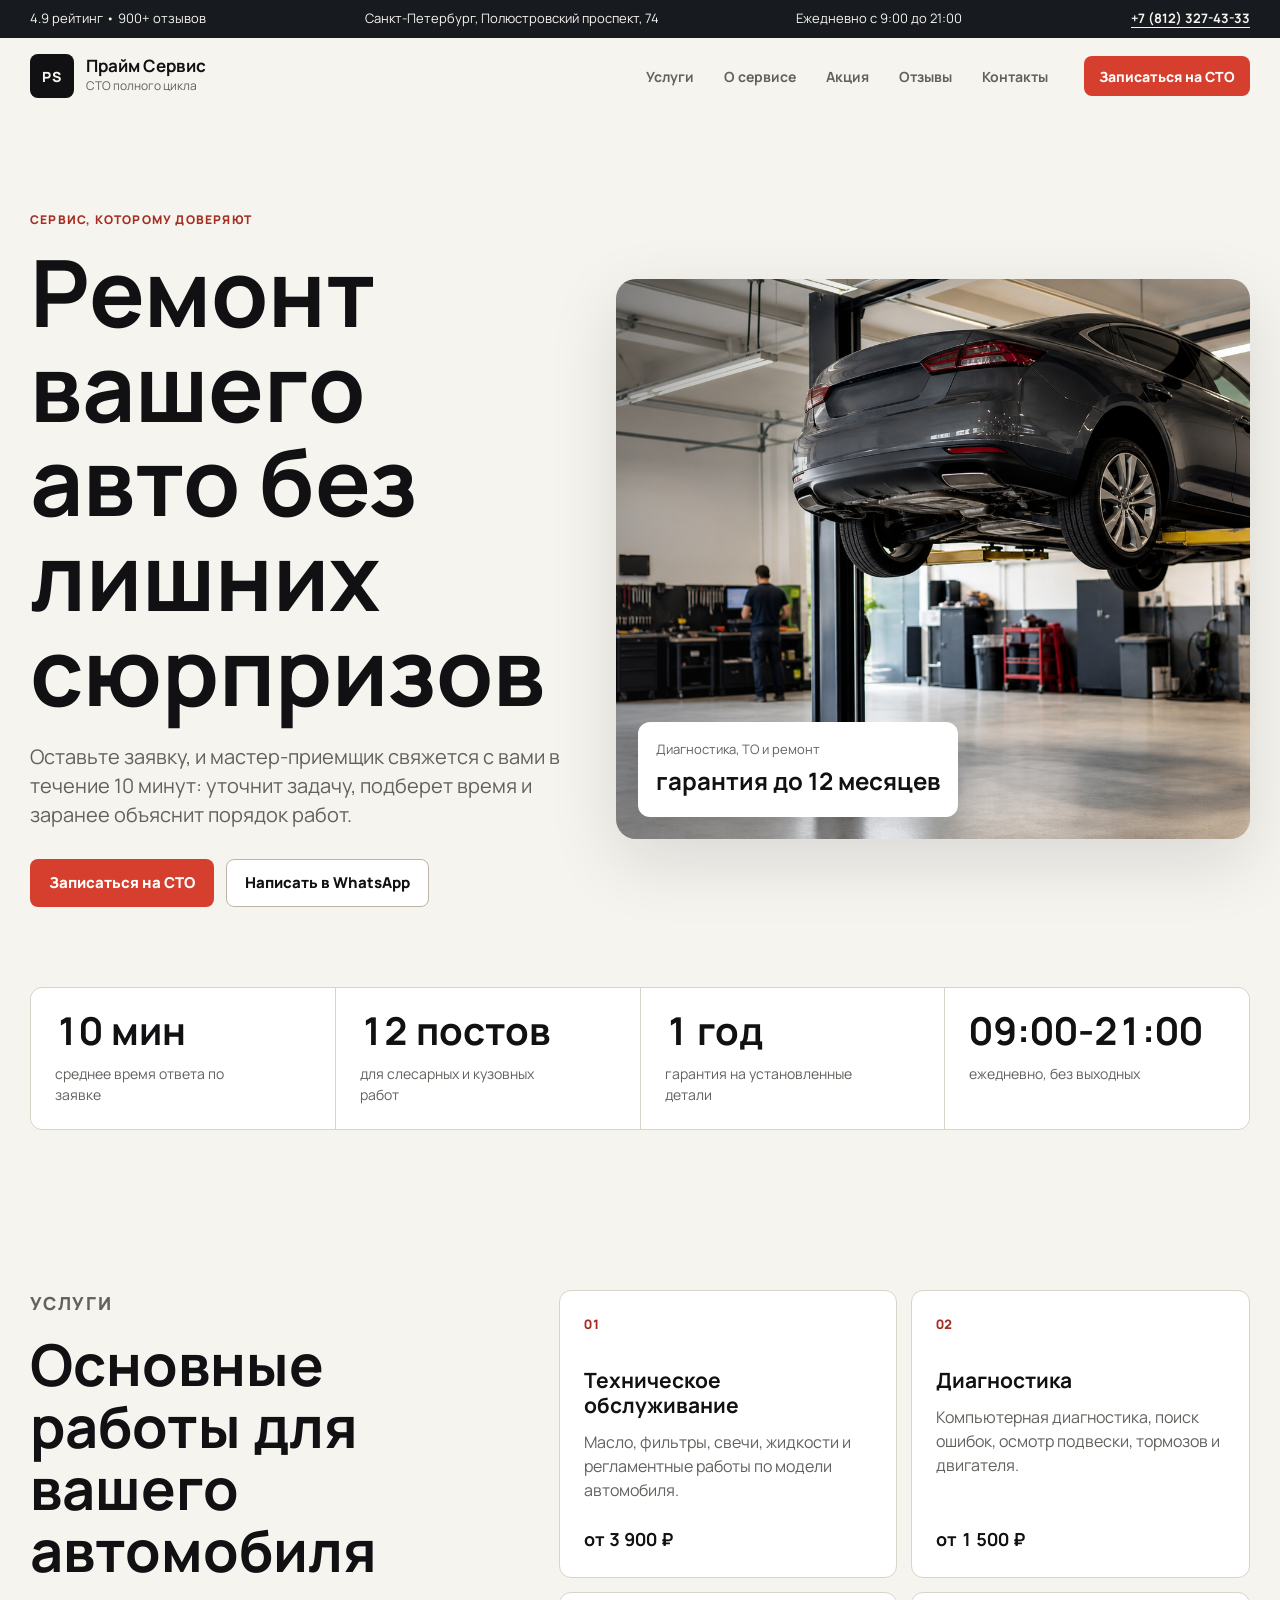
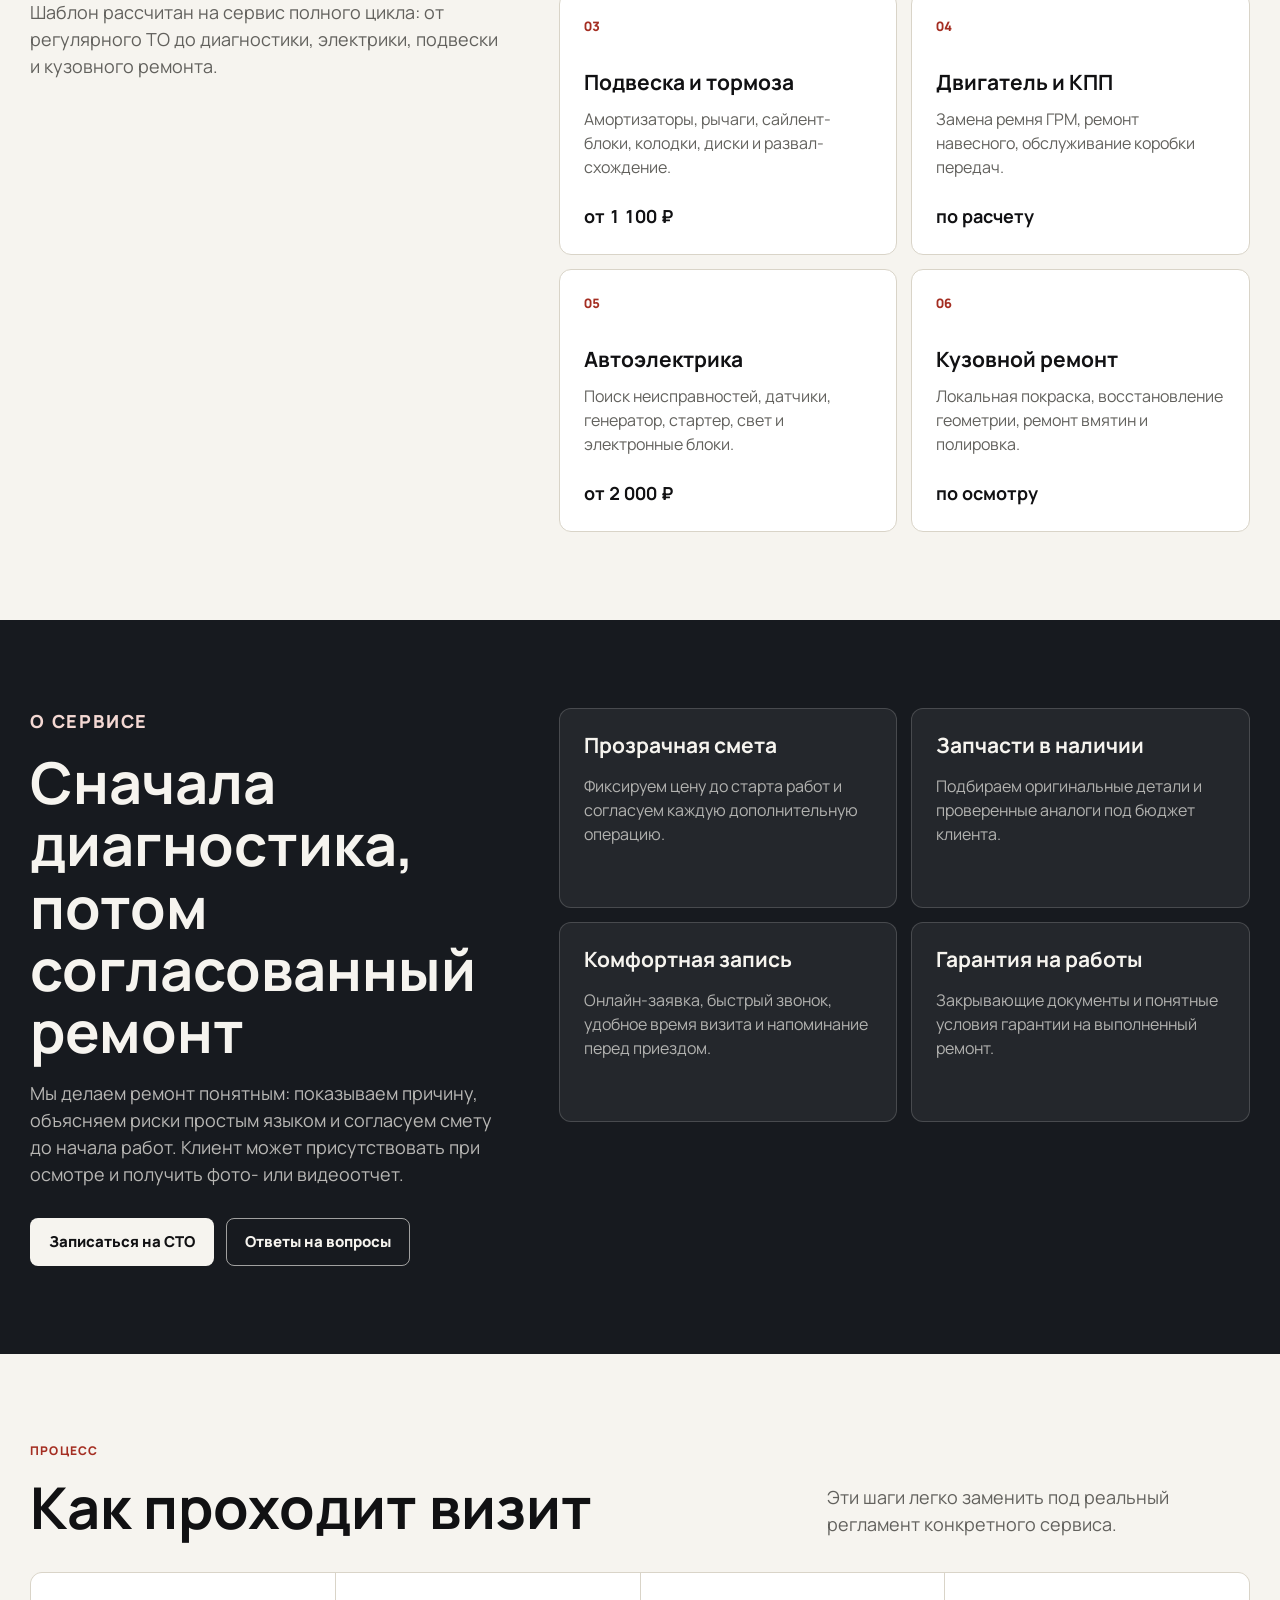
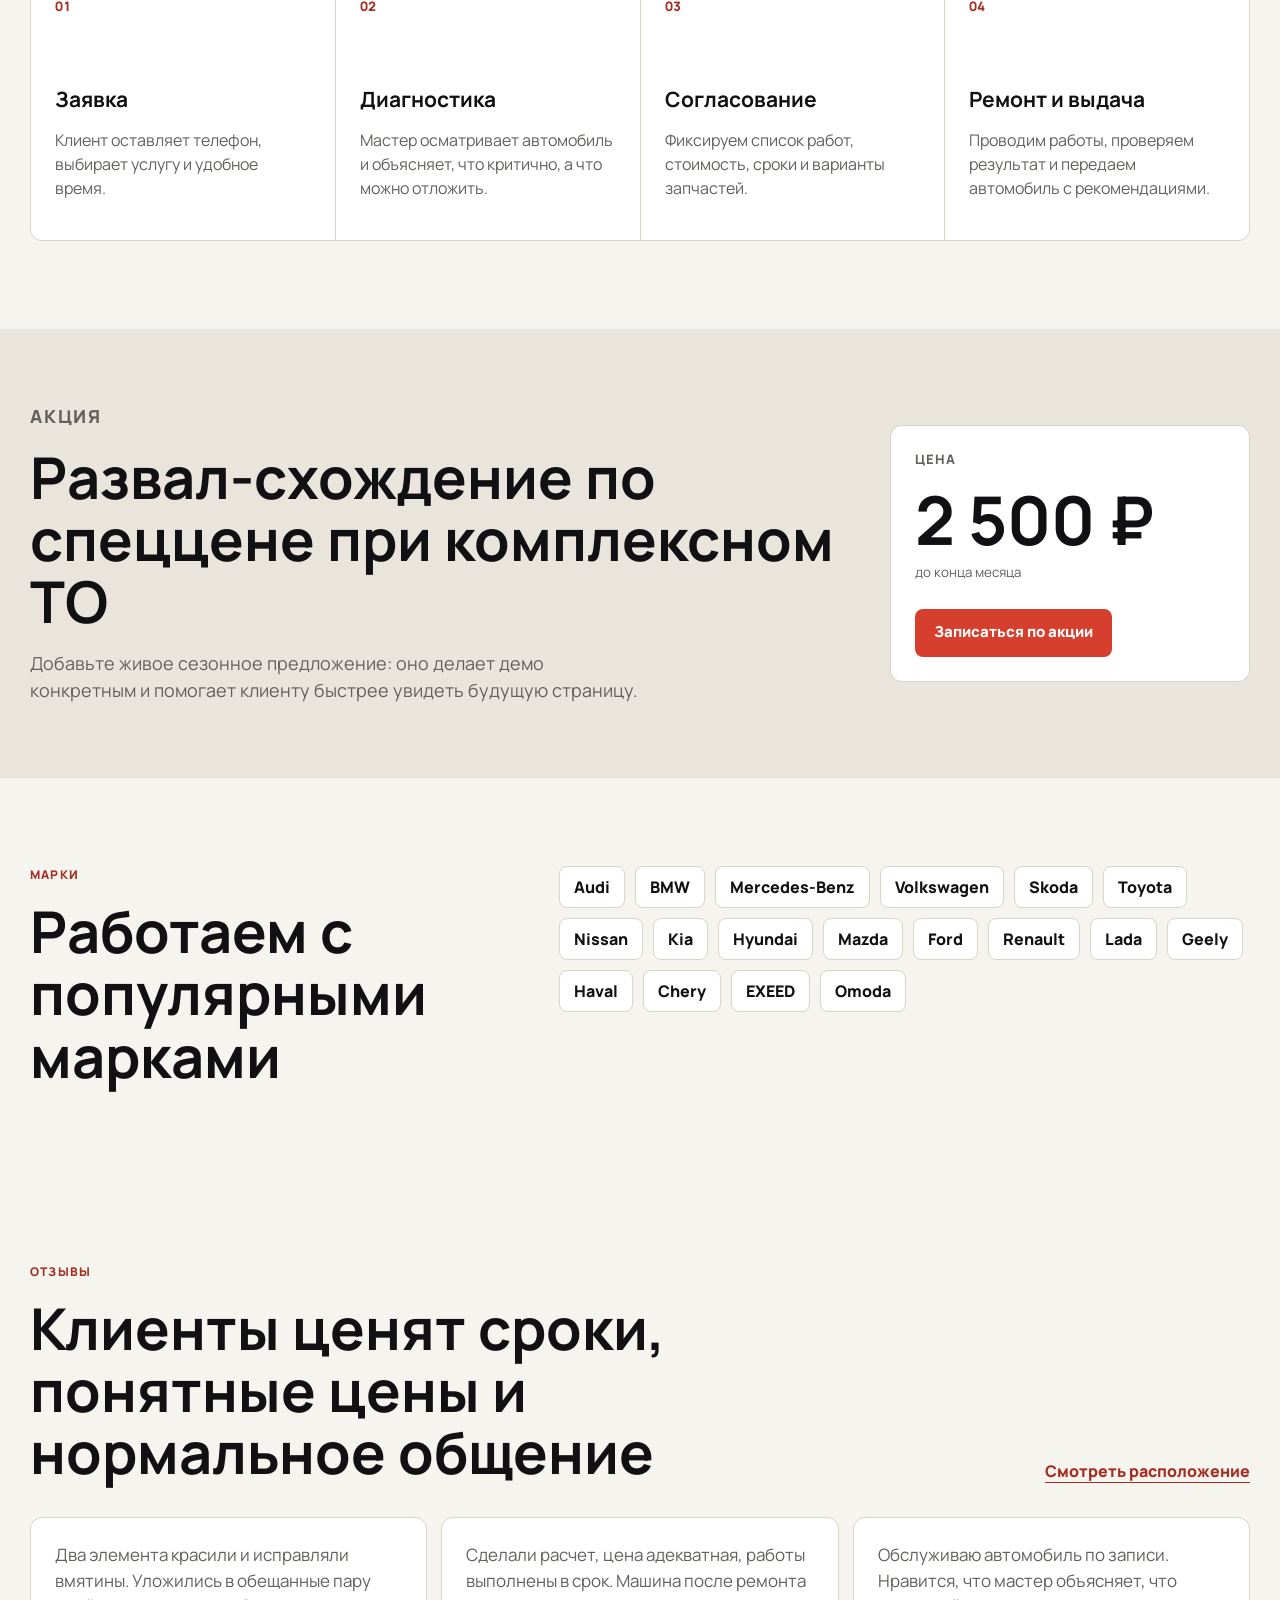
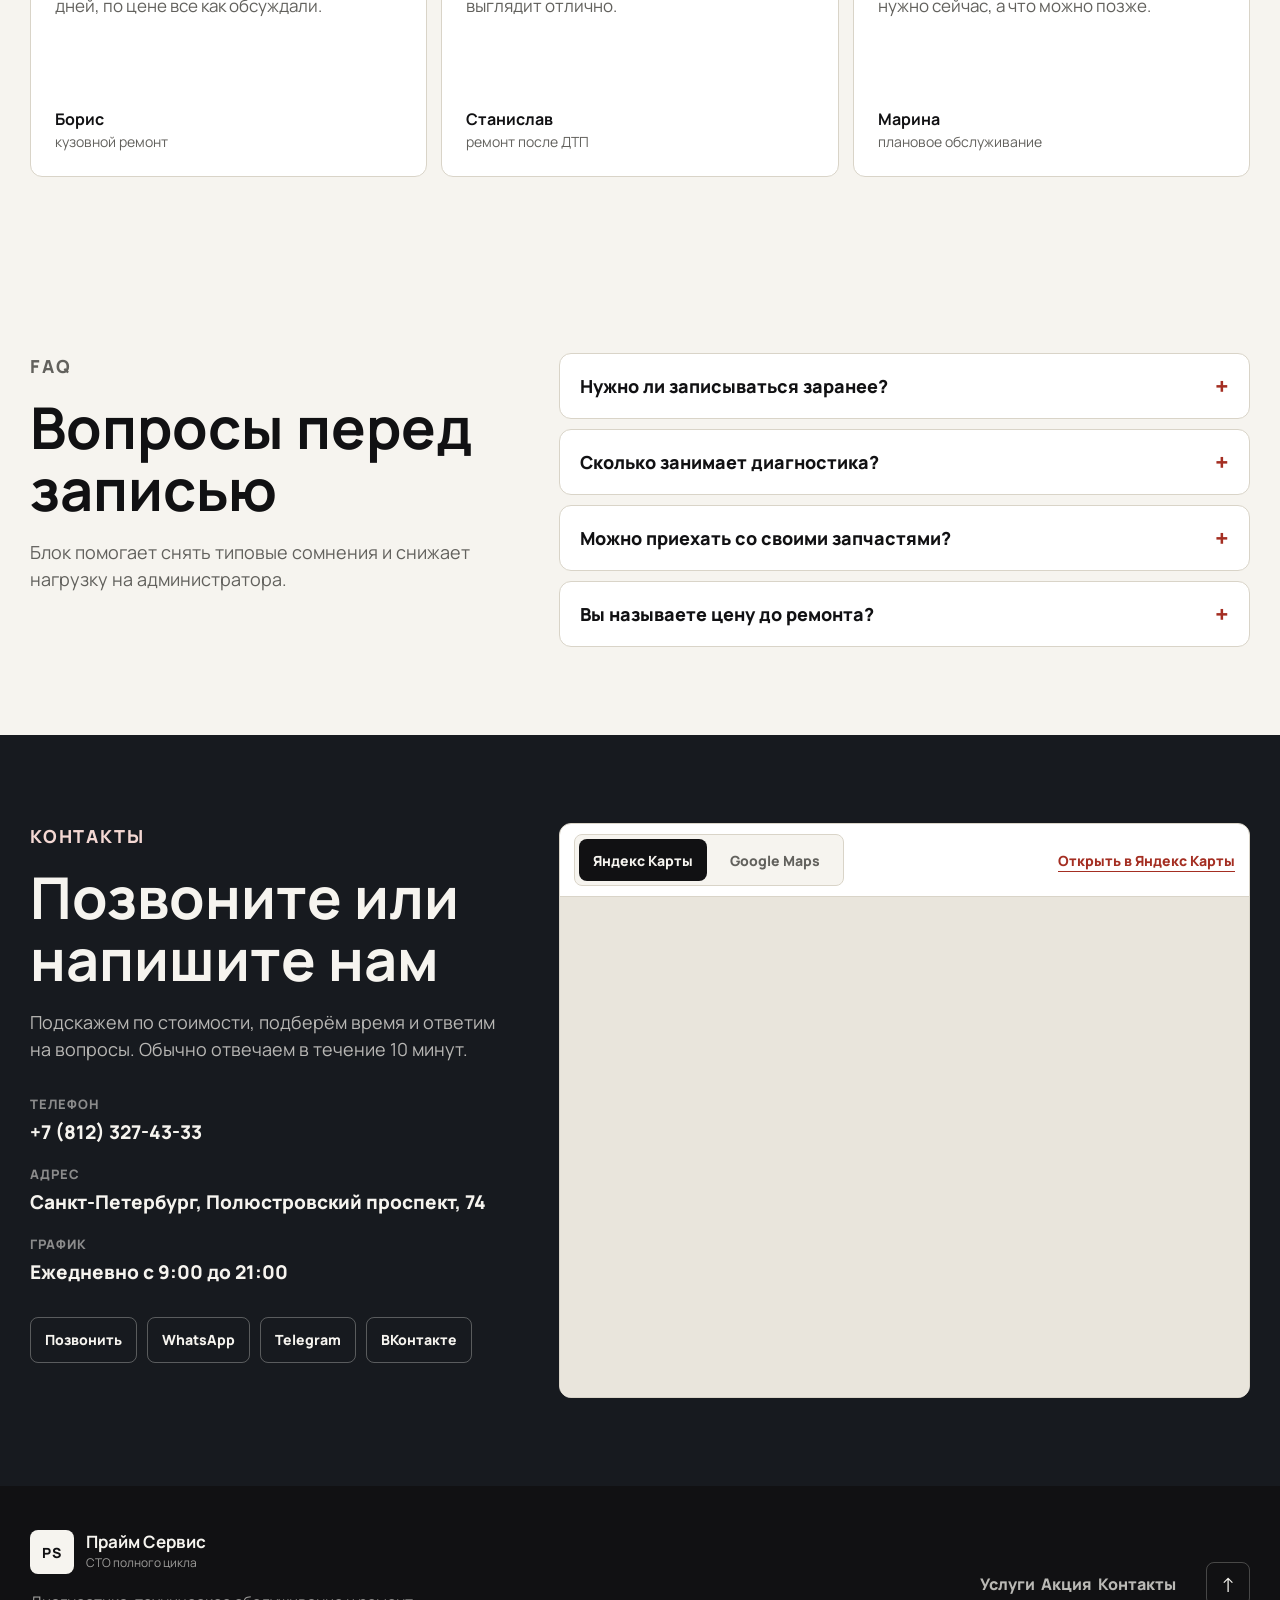
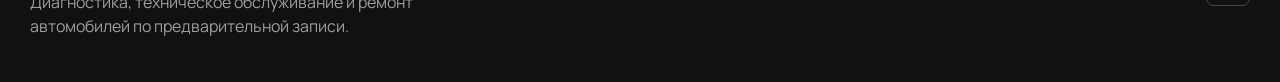
==== templates/auto-service/index.html @ b5a6df43 "Add configurable auto service template variants" ====
<!doctype html>
<html lang="ru" data-variant="industrial">
<head>
  <meta charset="UTF-8" />
  <meta name="viewport" content="width=device-width, initial-scale=1.0" />
  <title data-config="meta.title">Автосервис — демо шаблон</title>
  <meta name="description" content="Конфигурируемый одностраничный сайт для автосервиса." data-config-attr="meta.description:content" />
  <meta name="keywords" content="" />
  <meta name="author" content="" />
  <meta name="robots" content="index, follow" />
  <meta name="theme-color" content="#171a1f" />
  <meta property="og:title" content="Автосервис — демо шаблон" data-config-attr="meta.title:content" />
  <meta property="og:description" content="Быстрый демо-сайт для СТО." data-config-attr="meta.description:content" />
  <meta property="og:type" content="website" />
  <meta property="og:site_name" content="" />
  <meta property="og:locale" content="ru_RU" />
  <meta property="og:image" content="./assets/hero-workshop.png" />
  <meta name="twitter:card" content="summary_large_image" />
  <meta name="twitter:title" content="Автосервис — демо шаблон" />
  <meta name="twitter:description" content="Быстрый демо-сайт для СТО." />
  <meta name="twitter:image" content="./assets/hero-workshop.png" />
  <link rel="canonical" href="" />
  <link rel="icon" href="./assets/favicon.svg" type="image/svg+xml" />
  <link rel="preconnect" href="https://fonts.googleapis.com">
  <link rel="preconnect" href="https://fonts.gstatic.com" crossorigin>
  <link href="https://fonts.googleapis.com/css2?family=Cormorant+Garamond:wght@500;600&family=IBM+Plex+Mono:wght@400;500;600&family=IBM+Plex+Sans:wght@400;500;600;700&family=Manrope:wght@400;500;600;700;800&family=Oswald:wght@500;600;700&display=swap" rel="stylesheet">
  <script src="./config.js"></script>
  <link rel="stylesheet" href="./styles.css?v=5" />
  <script src="./variant.js?v=2"></script>
  <script src="./app.js?v=5" defer></script>
  <script id="structured-data" type="application/ld+json"></script>
</head>
<body>
  <a class="skip-link" href="#main">К содержанию</a>

  <header class="site-header" data-header>
    <div class="topbar">
      <div class="container topbar__grid">
        <span data-config="business.ratingText">4.9 по отзывам клиентов</span>
        <span data-config="business.address">Адрес сервиса</span>
        <span data-config="business.hours">Ежедневно с 9:00 до 21:00</span>
        <a data-config="business.phone" data-config-attr="business.phoneHref:href" href="tel:+70000000000">+7 000 000-00-00</a>
      </div>
    </div>

    <div class="container nav-shell">
      <a class="brand" href="#top" aria-label="На главную">
        <span class="brand__mark" data-config="brand.shortName">AS</span>
        <span>
          <strong data-config="brand.name">АвтоСервис</strong>
          <small data-config="brand.caption">СТО полного цикла</small>
        </span>
      </a>

      <button class="nav-toggle" type="button" aria-label="Открыть меню" aria-expanded="false" data-nav-toggle>
        <span></span>
        <span></span>
      </button>

      <nav class="nav" aria-label="Основная навигация">
        <ul class="nav__list" data-nav-list></ul>
      </nav>

      <a class="button button--small button--accent header-cta" href="#contacts" data-config="cta.primary">Записаться</a>
    </div>
  </header>

  <main id="main">
    <section class="hero" id="top">
      <div class="container hero__grid">
        <div class="hero__copy">
          <p class="eyebrow" data-config="hero.eyebrow">Сервис, которому доверяют</p>
          <h1 data-config="hero.title">Ремонт и обслуживание автомобиля без лишних сюрпризов</h1>
          <p class="hero__lead" data-config="hero.text">Оставьте заявку, и мастер-приемщик свяжется с вами для записи.</p>
          <div class="hero__actions">
            <a class="button button--accent" href="#contacts" data-config="cta.primary">Записаться на СТО</a>
            <a class="button button--secondary" data-config="cta.secondary" data-config-attr="business.whatsappHref:href" href="#">Написать в WhatsApp</a>
          </div>
        </div>

        <figure class="hero-media">
          <img data-hero-image src="./assets/hero-workshop.png" alt="Автомобиль на подъемнике в чистой зоне сервиса" />
          <figcaption>
            <span data-config="hero.imageLabel">Диагностика, ТО и ремонт</span>
            <strong data-config="hero.imageMetric">гарантия на работы</strong>
          </figcaption>
        </figure>
      </div>
    </section>

    <section class="quick-facts" aria-label="Ключевые преимущества">
      <div class="container quick-facts__grid" data-quick-facts></div>
    </section>

    <section class="section services" id="services">
      <div class="container section__grid">
        <div class="section__intro">
          <p class="eyebrow" data-config="servicesIntro.eyebrow">Услуги</p>
          <h2 data-config="servicesIntro.title">Основные работы для вашего автомобиля</h2>
          <p data-config="servicesIntro.text">От регламентного ТО до сложной диагностики и ремонта узлов.</p>
        </div>
        <div class="service-grid" data-services></div>
      </div>
    </section>

    <section class="section trust" id="about">
      <div class="container trust__grid">
        <div class="trust__content">
          <p class="eyebrow" data-config="about.eyebrow">О сервисе</p>
          <h2 data-config="about.title">Сначала диагностика, потом согласованный ремонт</h2>
          <p data-config="about.text">Мастер показывает, что нужно сделать сейчас, а что можно отложить. Стоимость фиксируется до начала работ.</p>
          <div class="trust__actions">
            <a class="button button--dark" href="#contacts" data-config="cta.primary">Записаться на СТО</a>
            <a class="button button--ghost" href="#faq">Ответы на вопросы</a>
          </div>
        </div>
        <div class="benefit-list" data-benefits></div>
      </div>
    </section>

    <section class="section workflow" id="workflow">
      <div class="container">
        <div class="section__heading-row">
          <div>
            <p class="eyebrow" data-config="workflowIntro.eyebrow">Процесс</p>
            <h2 data-config="workflowIntro.title">Как проходит визит</h2>
          </div>
          <p data-config="workflowIntro.text">Все этапы видны клиенту: от первичного осмотра до выдачи автомобиля.</p>
        </div>
        <ol class="workflow__list" data-workflow></ol>
      </div>
    </section>

    <section class="section promo" id="promo">
      <div class="container promo__grid">
        <div class="promo__copy">
          <p class="eyebrow" data-config="promotion.eyebrow">Акция</p>
          <h2 data-config="promotion.title">Выгодное обслуживание в этом месяце</h2>
          <p data-config="promotion.text">Специальное предложение для новых клиентов.</p>
        </div>
        <div class="promo__price">
          <span data-config="promotion.label">Спеццена</span>
          <strong data-config="promotion.price">от 2 500 ₽</strong>
          <small data-config="promotion.until">до конца месяца</small>
          <a class="button button--accent" href="#contacts" data-config="promotion.cta">Хочу записаться</a>
        </div>
      </div>
    </section>

    <section class="section brands" id="brands">
      <div class="container brands__grid">
        <div>
          <p class="eyebrow" data-config="brandsIntro.eyebrow">Марки</p>
          <h2 data-config="brandsIntro.title">Работаем с популярными марками</h2>
        </div>
        <div class="brand-cloud" data-brands></div>
      </div>
    </section>

    <section class="section reviews" id="reviews">
      <div class="container">
        <div class="section__heading-row">
          <div>
            <p class="eyebrow" data-config="reviewsIntro.eyebrow">Отзывы</p>
            <h2 data-config="reviewsIntro.title">Клиенты возвращаются по записи</h2>
          </div>
          <a class="text-link" data-config="reviewsIntro.linkText" data-config-attr="reviewsIntro.linkHref:href" href="#">Смотреть отзывы</a>
        </div>
        <div class="review-grid" data-reviews></div>
      </div>
    </section>

    <section class="section faq" id="faq">
      <div class="container faq__grid">
        <div>
          <p class="eyebrow" data-config="faqIntro.eyebrow">FAQ</p>
          <h2 data-config="faqIntro.title">Вопросы перед записью</h2>
          <p data-config="faqIntro.text">Если сомневаетесь, оставьте заявку: мастер уточнит симптомы и подскажет следующий шаг.</p>
        </div>
        <div class="faq__list" data-faq></div>
      </div>
    </section>

    <section class="section appointment" id="contacts">
      <div class="container appointment__grid">
        <div class="appointment__content">
          <p class="eyebrow" data-config="contacts.eyebrow">Контакты</p>
          <h2 data-config="contacts.title">Позвоните или напишите нам</h2>
          <p data-config="contacts.text">Подскажем по стоимости, подберём время и ответим на вопросы.</p>
          <dl class="contact-list">
            <div>
              <dt>Телефон</dt>
              <dd><a data-config="business.phone" data-config-attr="business.phoneHref:href" href="tel:+70000000000">+7 000 000-00-00</a></dd>
            </div>
            <div>
              <dt>Адрес</dt>
              <dd data-config="business.address">Адрес сервиса</dd>
            </div>
            <div>
              <dt>График</dt>
              <dd data-config="business.hours">Ежедневно с 9:00 до 21:00</dd>
            </div>
          </dl>
          <div class="contact-actions" data-contact-actions></div>
        </div>

        <div class="map" data-map>
          <div class="map__toolbar">
            <div class="map__tabs" role="tablist" aria-label="Выберите карты">
              <button class="map__tab" type="button" role="tab" aria-selected="true" data-map-provider="yandex">Яндекс Карты</button>
              <button class="map__tab" type="button" role="tab" aria-selected="false" data-map-provider="google" tabindex="-1">Google Maps</button>
            </div>
            <a class="map__external" href="#" target="_blank" rel="noopener noreferrer" data-map-external>Открыть карту</a>
          </div>
          <div class="map__viewport">
            <iframe
              data-map-frame
              title="Расположение автосервиса на карте"
              loading="lazy"
              referrerpolicy="no-referrer-when-downgrade"
              allowfullscreen
            ></iframe>
          </div>
        </div>
      </div>
    </section>
  </main>

  <footer class="footer">
    <div class="container footer__grid">
      <div>
        <a class="brand brand--footer" href="#top">
          <span class="brand__mark" data-config="brand.shortName">AS</span>
          <span>
            <strong data-config="brand.name">АвтоСервис</strong>
            <small data-config="brand.caption">СТО полного цикла</small>
          </span>
        </a>
        <p data-config="footer.text">Шаблон сайта для быстрого запуска автосервиса.</p>
      </div>
      <nav aria-label="Навигация в подвале">
        <ul class="footer__links" data-footer-links></ul>
      </nav>
      <button class="to-top" type="button" data-to-top aria-label="Вернуться наверх">↑</button>
    </div>
  </footer>

  <noscript>Для отображения демо включите JavaScript: шаблон собирает страницу из файла config.js.</noscript>
</body>
</html>
---- templates/auto-service/styles.css ----
:root {
  --surface: #f6f4ef;
  --surface-elevated: #ffffff;
  --surface-muted: #e9e5dc;
  --ink: #111113;
  --ink-muted: #62615d;
  --ink-subtle: #8d8980;
  --hairline: #d9d4c8;
  --hairline-strong: #bcb5a7;
  --accent: #d63f2d;
  --accent-dark: #a42e22;
  --accent-soft: #f4d8d3;
  --graphite: #171a1f;
  --graphite-muted: #2b3038;
  --white: #ffffff;
  --radius-sm: 8px;
  --radius-md: 12px;
  --radius-lg: 20px;
  --container: min(1220px, calc(100% - 40px));
  --shadow-soft: 0 22px 70px rgba(17, 17, 19, 0.12);
}

* {
  box-sizing: border-box;
}

html {
  scroll-behavior: smooth;
}

body {
  margin: 0;
  background: var(--surface);
  color: var(--ink);
  font-family: Manrope, Inter, system-ui, -apple-system, BlinkMacSystemFont, "Segoe UI", sans-serif;
  line-height: 1.5;
  overflow-x: hidden;
}

html[data-variant-loading="true"] body {
  opacity: 0;
}

button,
input,
select,
textarea {
  font-family: inherit;
  font-size: inherit;
}

img {
  display: block;
  max-width: 100%;
}

a {
  color: inherit;
  text-decoration: none;
}

button,
select,
input,
textarea {
  border-radius: var(--radius-sm);
}

button,
a,
input,
select,
textarea,
summary {
  outline-offset: 4px;
}

button:focus-visible,
a:focus-visible,
input:focus-visible,
select:focus-visible,
textarea:focus-visible,
summary:focus-visible {
  outline: 2px solid var(--accent);
}

.skip-link {
  position: fixed;
  top: 12px;
  left: 12px;
  z-index: 100;
  transform: translateY(-140%);
  background: var(--ink);
  color: var(--surface);
  padding: 10px 14px;
  border-radius: var(--radius-sm);
  transition: transform 120ms ease;
}

.skip-link:focus {
  transform: translateY(0);
}

.container {
  width: var(--container);
  margin: 0 auto;
}

.site-header {
  position: sticky;
  top: 0;
  z-index: 50;
  background: rgba(246, 244, 239, 0.94);
  backdrop-filter: blur(14px);
  border-bottom: 1px solid transparent;
  transition: border-color 140ms ease, background-color 140ms ease;
}

.site-header.is-scrolled {
  border-color: var(--hairline);
  background: rgba(246, 244, 239, 0.98);
}

.topbar {
  background: var(--graphite);
  color: var(--surface);
  font-size: 13px;
}

.topbar__grid {
  min-height: 38px;
  display: grid;
  grid-template-columns: 1fr 1.3fr 1fr auto;
  gap: 18px;
  align-items: center;
}

.topbar a {
  font-weight: 700;
  text-decoration: underline;
  text-decoration-thickness: 1px;
  text-underline-offset: 4px;
}

.nav-shell {
  min-height: 76px;
  display: flex;
  align-items: center;
  gap: 24px;
}

.brand {
  display: inline-flex;
  align-items: center;
  gap: 12px;
  min-width: 220px;
}

.brand__mark {
  width: 44px;
  height: 44px;
  display: grid;
  place-items: center;
  border-radius: var(--radius-sm);
  background: var(--ink);
  color: var(--surface);
  font-size: 14px;
  font-weight: 800;
  letter-spacing: 0.04em;
}

.brand strong,
.brand small {
  display: block;
}

.brand strong {
  font-size: 17px;
  line-height: 1.1;
}

.brand small {
  color: var(--ink-muted);
  font-size: 12px;
  margin-top: 2px;
}

.nav {
  margin-left: auto;
}

.nav__list,
.footer__links {
  display: flex;
  align-items: center;
  gap: 6px;
  list-style: none;
  padding: 0;
  margin: 0;
}

.nav__link {
  display: inline-flex;
  align-items: center;
  min-height: 40px;
  padding: 0 12px;
  border-radius: var(--radius-sm);
  color: var(--ink-muted);
  font-size: 14px;
  font-weight: 700;
  transition: color 120ms ease, background-color 120ms ease;
}

.nav__link:hover {
  color: var(--ink);
  background: var(--surface-muted);
}

.nav-toggle {
  display: none;
  width: 44px;
  height: 44px;
  border: 1px solid var(--hairline);
  background: var(--surface-elevated);
  cursor: pointer;
}

.nav-toggle span {
  display: block;
  width: 18px;
  height: 2px;
  margin: 4px auto;
  background: var(--ink);
  border-radius: 2px;
}

.button {
  max-width: 100%;
  min-height: 48px;
  display: inline-flex;
  align-items: center;
  justify-content: center;
  gap: 8px;
  border: 1px solid transparent;
  border-radius: var(--radius-sm);
  padding: 0 18px;
  font-size: 15px;
  font-weight: 800;
  cursor: pointer;
  transition: background-color 120ms ease, border-color 120ms ease, color 120ms ease, transform 80ms ease;
}

.button:hover {
  transform: translateY(-1px);
}

.button:active {
  transform: translateY(0);
}

.button--small {
  min-height: 40px;
  padding: 0 14px;
  font-size: 14px;
}

.button--accent {
  background: var(--accent);
  color: var(--white);
}

.button--accent:hover {
  background: var(--accent-dark);
}

.button--secondary {
  background: var(--surface-elevated);
  border-color: var(--hairline-strong);
  color: var(--ink);
}

.button--secondary:hover {
  border-color: var(--ink);
}

.button--dark {
  background: var(--ink);
  color: var(--surface);
}

.button--dark:hover {
  background: var(--graphite-muted);
}

.button--ghost {
  border-color: var(--hairline-strong);
  color: var(--ink);
  background: transparent;
}

.trust .button--dark {
  background: var(--surface);
  color: var(--ink);
}

.trust .button--dark:hover {
  background: var(--white);
}

.trust .button--ghost {
  border-color: rgba(246, 244, 239, 0.62);
  color: var(--surface);
}

.trust .button--ghost:hover {
  border-color: var(--surface);
  background: rgba(246, 244, 239, 0.08);
}

.hero {
  padding: 72px 0 44px;
}

.hero__grid {
  display: grid;
  grid-template-columns: minmax(0, 0.92fr) minmax(460px, 1.08fr);
  gap: 46px;
  align-items: center;
}

.hero__copy {
  min-width: 0;
  padding: 24px 0;
}

.hero-media,
.section__grid > *,
.trust__grid > *,
.faq__grid > *,
.appointment__grid > *,
.brands__grid > *,
.promo__grid > *,
.section__heading-row > *,
.service-card,
.quick-fact {
  min-width: 0;
}

.eyebrow {
  margin: 0 0 16px;
  color: var(--accent-dark);
  font-size: 12px;
  font-weight: 800;
  letter-spacing: 0.1em;
  text-transform: uppercase;
}

h1,
h2,
h3,
p {
  overflow-wrap: anywhere;
}

h1,
h2,
h3 {
  margin: 0;
  letter-spacing: 0;
}

h1 {
  max-width: 760px;
  font-size: 5.8rem;
  line-height: 1.02;
  letter-spacing: 0;
}

h2 {
  font-size: 3.6rem;
  line-height: 1.08;
  letter-spacing: 0;
}

h3 {
  font-size: 21px;
  line-height: 1.18;
}

.hero__lead {
  max-width: 680px;
  margin: 24px 0 0;
  color: var(--ink-muted);
  font-size: 1.25rem;
  line-height: 1.45;
}

.hero__actions,
.trust__actions {
  display: flex;
  flex-wrap: wrap;
  gap: 12px;
  margin-top: 30px;
}

.hero-media {
  position: relative;
  min-height: 560px;
  margin: 0;
  border-radius: var(--radius-lg);
  overflow: hidden;
  background: var(--surface-muted);
  box-shadow: var(--shadow-soft);
}

.hero-media::after {
  content: "";
  position: absolute;
  inset: 0;
  background: linear-gradient(90deg, rgba(17, 17, 19, 0.36), rgba(17, 17, 19, 0) 42%);
  pointer-events: none;
}

.hero-media img {
  width: 100%;
  height: 100%;
  min-height: 560px;
  object-fit: cover;
}

.hero-media figcaption {
  position: absolute;
  left: 22px;
  bottom: 22px;
  z-index: 1;
  width: min(320px, calc(100% - 44px));
  padding: 18px;
  border-radius: var(--radius-md);
  background: var(--surface-elevated);
  color: var(--ink);
  box-shadow: 0 12px 36px rgba(17, 17, 19, 0.14);
}

.hero-media span,
.hero-media strong {
  display: block;
}

.hero-media span {
  color: var(--ink-muted);
  font-size: 13px;
}

.hero-media strong {
  margin-top: 4px;
  font-size: 24px;
  letter-spacing: 0;
}

.quick-facts {
  padding: 12px 0 72px;
}

.quick-facts__grid {
  display: grid;
  grid-template-columns: repeat(4, 1fr);
  gap: 1px;
  border: 1px solid var(--hairline);
  background: var(--hairline);
  border-radius: var(--radius-md);
  overflow: hidden;
}

.quick-fact {
  min-height: 132px;
  padding: 24px;
  background: var(--surface-elevated);
}

.quick-fact strong {
  display: block;
  font-variant-numeric: tabular-nums;
  font-size: 2.4rem;
  line-height: 1;
  letter-spacing: 0;
}

.quick-fact span {
  display: block;
  max-width: 210px;
  margin-top: 12px;
  color: var(--ink-muted);
  font-size: 14px;
}

.section {
  padding: 88px 0;
}

section[id] {
  scroll-margin-top: 124px;
}

.section__grid,
.trust__grid,
.faq__grid,
.appointment__grid,
.brands__grid {
  display: grid;
  grid-template-columns: 0.82fr 1.18fr;
  gap: 48px;
  align-items: start;
}

.section__intro {
  position: sticky;
  top: 140px;
}

.section__intro p,
.trust__content p,
.faq__grid > div > p,
.appointment__content > p,
.promo__copy p {
  max-width: 620px;
  color: var(--ink-muted);
  font-size: 18px;
}

.service-grid {
  display: grid;
  grid-template-columns: repeat(2, minmax(0, 1fr));
  gap: 14px;
}

.service-card,
.benefit,
.review-card,
.faq-item,
.promo__price {
  border: 1px solid var(--hairline);
  border-radius: var(--radius-md);
  background: var(--surface-elevated);
}

.service-card {
  min-height: 256px;
  padding: 24px;
  display: flex;
  flex-direction: column;
  transition: border-color 140ms ease, transform 140ms ease;
}

.service-card:hover {
  border-color: var(--ink);
  transform: translateY(-2px);
}

.service-card__index {
  color: var(--accent-dark);
  font-variant-numeric: tabular-nums;
  font-size: 13px;
  font-weight: 800;
}

.service-card h3 {
  margin-top: 34px;
}

.service-card p {
  margin: 12px 0 24px;
  color: var(--ink-muted);
}

.service-card strong {
  margin-top: auto;
  font-size: 18px;
  font-variant-numeric: tabular-nums;
}

.trust {
  background: var(--graphite);
  color: var(--surface);
}

.trust .eyebrow {
  color: var(--accent-soft);
}

.trust__content p {
  color: rgba(246, 244, 239, 0.72);
}

.benefit-list {
  display: grid;
  grid-template-columns: repeat(2, minmax(0, 1fr));
  gap: 14px;
}

.benefit {
  min-height: 200px;
  padding: 24px;
  background: rgba(255, 255, 255, 0.06);
  border-color: rgba(255, 255, 255, 0.16);
}

.benefit p {
  color: rgba(246, 244, 239, 0.68);
}

.section__heading-row {
  display: grid;
  grid-template-columns: minmax(0, 0.9fr) minmax(280px, 0.5fr);
  gap: 36px;
  align-items: end;
  margin-bottom: 34px;
}

.section__heading-row > p {
  margin: 0;
  color: var(--ink-muted);
  font-size: 18px;
}

.workflow__list {
  display: grid;
  grid-template-columns: repeat(4, minmax(0, 1fr));
  gap: 1px;
  padding: 0;
  margin: 0;
  list-style: none;
  border: 1px solid var(--hairline);
  background: var(--hairline);
  border-radius: var(--radius-md);
  overflow: hidden;
  counter-reset: workflow;
}

.workflow-step {
  min-height: 250px;
  padding: 24px;
  background: var(--surface-elevated);
  counter-increment: workflow;
}

.workflow-step::before {
  content: "0" counter(workflow);
  display: block;
  margin-bottom: 70px;
  color: var(--accent-dark);
  font-size: 13px;
  font-weight: 800;
  font-variant-numeric: tabular-nums;
}

.workflow-step p {
  color: var(--ink-muted);
}

.promo {
  padding: 56px 0;
  background: var(--surface-muted);
}

.promo__grid {
  display: grid;
  grid-template-columns: 1fr 360px;
  gap: 34px;
  align-items: center;
}

.promo__copy p {
  margin-top: 18px;
}

.promo__price {
  padding: 24px;
}

.promo__price span,
.promo__price small,
.promo__price strong {
  display: block;
}

.promo__price span {
  color: var(--ink-muted);
  font-size: 13px;
  font-weight: 800;
  letter-spacing: 0.08em;
  text-transform: uppercase;
}

.promo__price strong {
  margin-top: 16px;
  font-size: 4.2rem;
  line-height: 1;
  letter-spacing: 0;
}

.promo__price small {
  margin: 10px 0 26px;
  color: var(--ink-muted);
}

.brand-cloud {
  display: flex;
  flex-wrap: wrap;
  gap: 10px;
}

.brand-cloud span {
  display: inline-flex;
  align-items: center;
  min-height: 42px;
  padding: 0 14px;
  border: 1px solid var(--hairline);
  border-radius: var(--radius-sm);
  background: var(--surface-elevated);
  font-weight: 800;
}

.text-link {
  justify-self: end;
  color: var(--accent-dark);
  font-weight: 800;
  text-decoration: underline;
  text-decoration-thickness: 1px;
  text-underline-offset: 5px;
}

.review-grid {
  display: grid;
  grid-template-columns: repeat(3, minmax(0, 1fr));
  gap: 14px;
}

.review-card {
  min-height: 260px;
  padding: 24px;
  display: flex;
  flex-direction: column;
}

.review-card p {
  margin: 0;
  color: var(--ink-muted);
  font-size: 17px;
}

.review-card footer {
  margin-top: auto;
  padding-top: 26px;
}

.review-card strong,
.review-card span {
  display: block;
}

.review-card span {
  color: var(--ink-muted);
  font-size: 14px;
}

.faq__list {
  display: grid;
  gap: 10px;
}

.faq-item {
  padding: 0 20px;
}

.faq-item summary {
  min-height: 64px;
  display: flex;
  align-items: center;
  justify-content: space-between;
  gap: 16px;
  cursor: pointer;
  font-size: 18px;
  font-weight: 800;
}

.faq-item summary::after {
  content: "+";
  color: var(--accent-dark);
  font-size: 24px;
  line-height: 1;
}

.faq-item[open] summary::after {
  content: "−";
}

.faq-item p {
  margin: 0;
  padding: 0 0 20px;
  color: var(--ink-muted);
}

.map {
  overflow: hidden;
  border: 1px solid var(--hairline);
  border-radius: var(--radius-md);
  background: var(--surface-elevated);
}

.map__toolbar {
  min-height: 68px;
  display: flex;
  align-items: center;
  justify-content: space-between;
  gap: 18px;
  padding: 10px 14px;
  border-bottom: 1px solid var(--hairline);
}

.map__tabs {
  display: inline-grid;
  grid-template-columns: repeat(2, minmax(0, 1fr));
  gap: 4px;
  padding: 4px;
  border: 1px solid var(--hairline);
  border-radius: var(--radius-sm);
  background: var(--surface);
}

.map__tab {
  min-height: 42px;
  border: 0;
  padding: 0 14px;
  background: transparent;
  color: var(--ink-muted);
  font-size: 14px;
  font-weight: 800;
  cursor: pointer;
  transition: background-color 120ms ease, color 120ms ease;
}

.map__tab:hover {
  color: var(--ink);
}

.map__tab[aria-selected="true"] {
  background: var(--ink);
  color: var(--surface);
}

.map__external {
  color: var(--accent-dark);
  font-size: 14px;
  font-weight: 800;
  text-decoration: underline;
  text-decoration-thickness: 1px;
  text-underline-offset: 5px;
}

.map__viewport {
  height: 500px;
  background: var(--surface-muted);
}

.map__viewport iframe {
  width: 100%;
  height: 100%;
  display: block;
  border: 0;
}

.appointment {
  background: var(--graphite);
  color: var(--surface);
}

.appointment .eyebrow {
  color: var(--accent-soft);
}

.appointment__content > p {
  color: rgba(246, 244, 239, 0.72);
}

.contact-list {
  display: grid;
  gap: 18px;
  margin: 32px 0 0;
}

.contact-list div {
  display: grid;
  gap: 4px;
}

.contact-list dt {
  color: rgba(246, 244, 239, 0.52);
  font-size: 13px;
  font-weight: 800;
  text-transform: uppercase;
  letter-spacing: 0.08em;
}

.contact-list dd {
  margin: 0;
  font-size: 19px;
  font-weight: 800;
}

.contact-actions {
  display: flex;
  flex-wrap: wrap;
  gap: 10px;
  margin-top: 30px;
}

.contact-action {
  min-height: 46px;
  display: inline-flex;
  align-items: center;
  justify-content: center;
  padding: 0 14px;
  border: 1px solid rgba(246, 244, 239, 0.3);
  border-radius: var(--radius-sm);
  color: var(--surface);
  font-size: 14px;
  font-weight: 800;
  transition: background-color 120ms ease, border-color 120ms ease;
}

.contact-action:hover {
  border-color: var(--surface);
  background: rgba(246, 244, 239, 0.08);
}

.footer {
  padding: 44px 0;
  background: var(--ink);
  color: var(--surface);
}

.footer__grid {
  display: grid;
  grid-template-columns: 1fr auto 44px;
  gap: 30px;
  align-items: center;
}

.brand--footer .brand__mark {
  background: var(--surface);
  color: var(--ink);
}

.brand--footer small,
.footer p {
  color: rgba(246, 244, 239, 0.62);
}

.footer p {
  max-width: 460px;
  margin: 16px 0 0;
}

.footer__link {
  color: rgba(246, 244, 239, 0.74);
  font-weight: 800;
}

.footer__link:hover {
  color: var(--surface);
}

.to-top {
  width: 44px;
  height: 44px;
  border: 1px solid rgba(246, 244, 239, 0.24);
  background: transparent;
  color: var(--surface);
  cursor: pointer;
  font-size: 20px;
}

@media (max-width: 1060px) {
  .topbar__grid {
    grid-template-columns: repeat(2, minmax(0, 1fr));
  }

  .nav-toggle {
    display: block;
    margin-left: auto;
  }

  .nav {
    order: 4;
    width: 100%;
  }

  .nav-shell {
    flex-wrap: wrap;
    gap: 12px;
    padding: 14px 0;
  }

  .nav__list {
    display: none;
    width: 100%;
    padding: 10px;
    background: var(--surface-elevated);
    border: 1px solid var(--hairline);
    border-radius: var(--radius-md);
  }

  .nav__list.is-open {
    display: grid;
  }

  .nav__link {
    width: 100%;
  }

  .header-cta {
    order: 3;
  }

  .hero__grid,
  .section__grid,
  .trust__grid,
  .faq__grid,
  .appointment__grid,
  .brands__grid,
  .promo__grid {
    grid-template-columns: 1fr;
  }

  .section__intro {
    position: static;
  }

  .hero-media,
  .hero-media img {
    min-height: 420px;
  }

  .workflow__list,
  .review-grid,
  .quick-facts__grid {
    grid-template-columns: repeat(2, minmax(0, 1fr));
  }

  .text-link {
    justify-self: start;
  }
}

@media (max-width: 720px) {
  :root {
    --container: min(1220px, calc(100% - 28px));
  }

  .topbar {
    display: none;
  }

  section[id] {
    scroll-margin-top: 88px;
  }

  .brand {
    min-width: 0;
  }

  .brand small {
    display: none;
  }

  .header-cta {
    display: none;
  }

  .hero {
    padding: 42px 0 28px;
  }

  .hero__grid {
    gap: 26px;
  }

  .hero__actions {
    display: grid;
  }

  h1 {
    font-size: 3.35rem;
    max-width: 340px;
  }

  .hero__lead {
    max-width: 340px;
  }

  h2 {
    font-size: 2.7rem;
  }

  .hero-media,
  .hero-media img {
    min-height: 350px;
  }

  .hero-media figcaption {
    left: 14px;
    right: 14px;
    bottom: 14px;
    width: auto;
  }

  .hero-media strong {
    font-size: 1.45rem;
  }

  .quick-facts {
    padding-bottom: 46px;
  }

  .quick-facts__grid,
  .service-grid,
  .benefit-list,
  .workflow__list,
  .review-grid,
  .section__heading-row,
  .footer__grid {
    grid-template-columns: 1fr;
  }

  .section {
    padding: 58px 0;
  }

  .workflow-step {
    min-height: auto;
  }

  .workflow-step::before {
    margin-bottom: 34px;
  }

  .footer__links {
    align-items: flex-start;
    flex-direction: column;
  }

  .map__toolbar {
    align-items: stretch;
    flex-direction: column;
    padding: 12px;
  }

  .map__external {
    min-height: 44px;
    display: inline-flex;
    align-items: center;
  }

  .map__viewport {
    height: 390px;
  }

  .contact-actions {
    display: grid;
    grid-template-columns: repeat(2, minmax(0, 1fr));
  }
}

@media (prefers-reduced-motion: reduce) {
  *,
  *::before,
  *::after {
    scroll-behavior: auto !important;
    transition-duration: 0.01ms !important;
    animation-duration: 0.01ms !important;
    animation-iteration-count: 1 !important;
  }
}
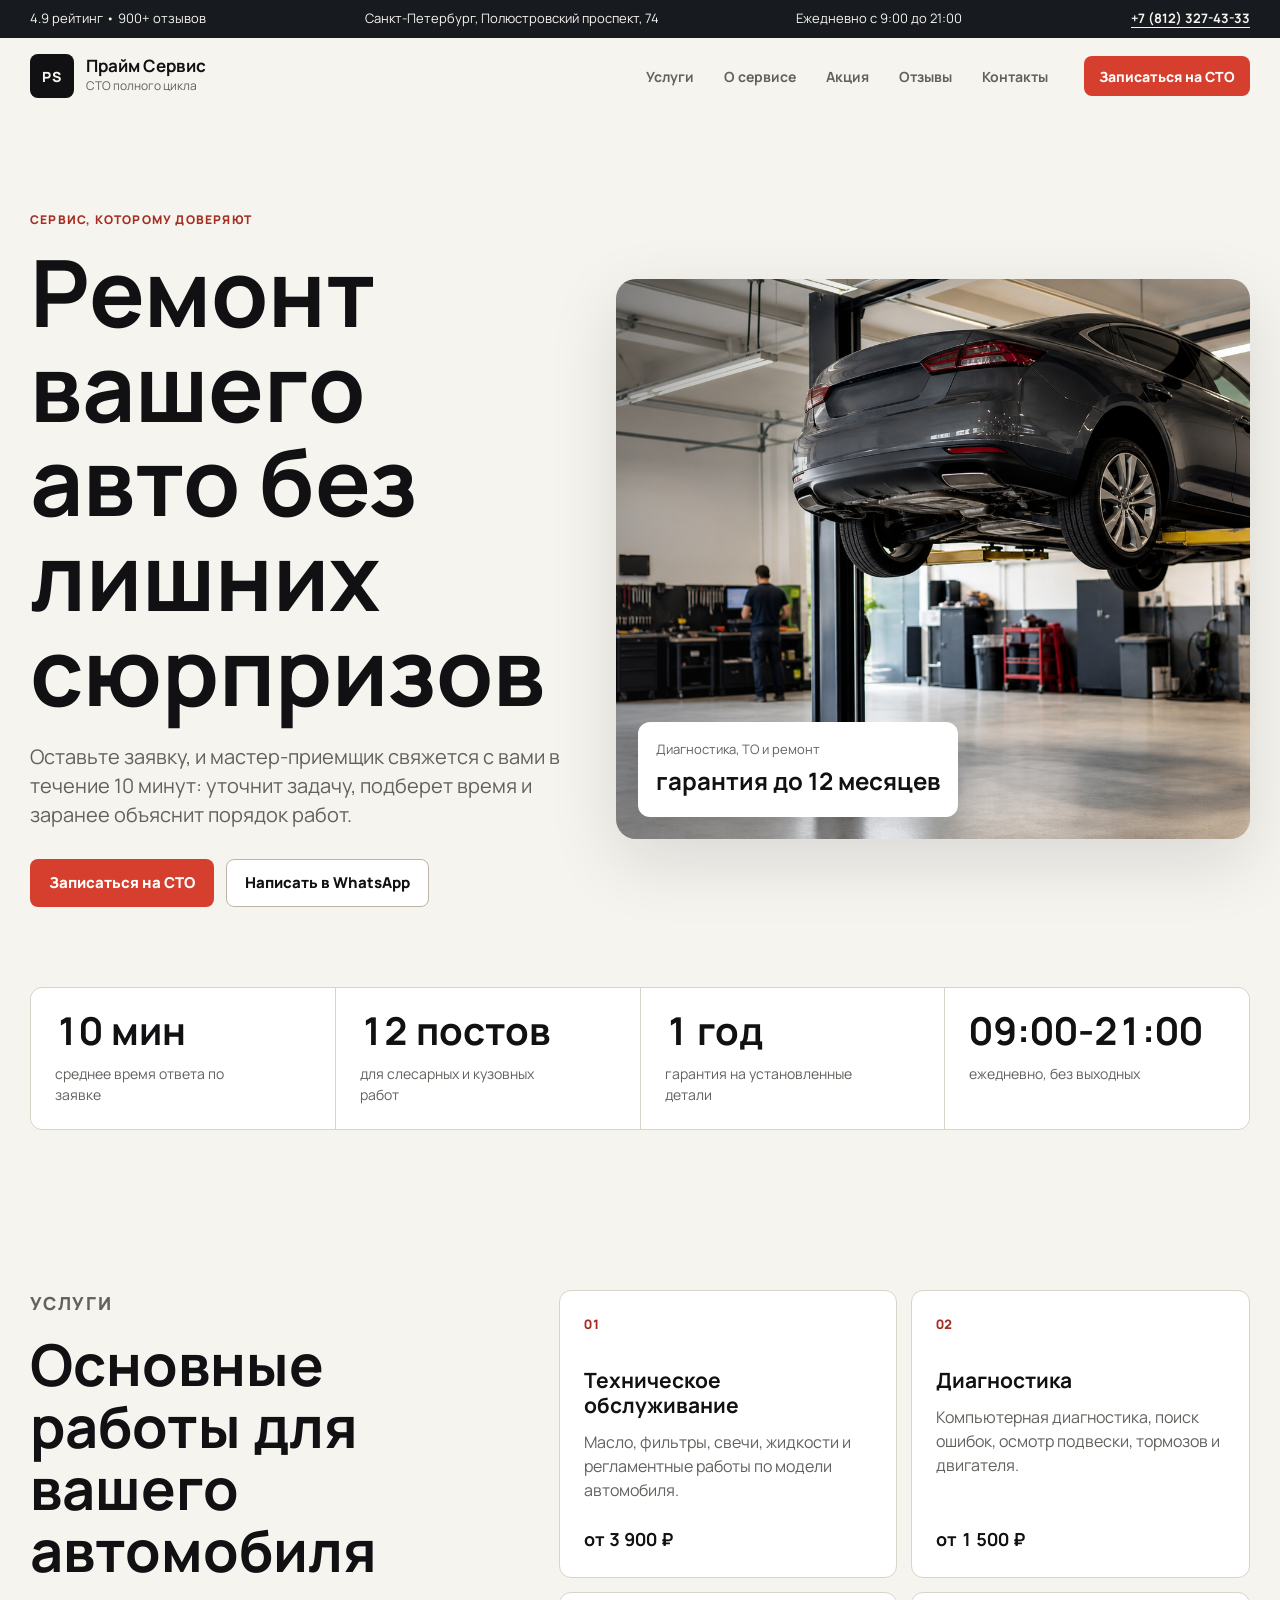
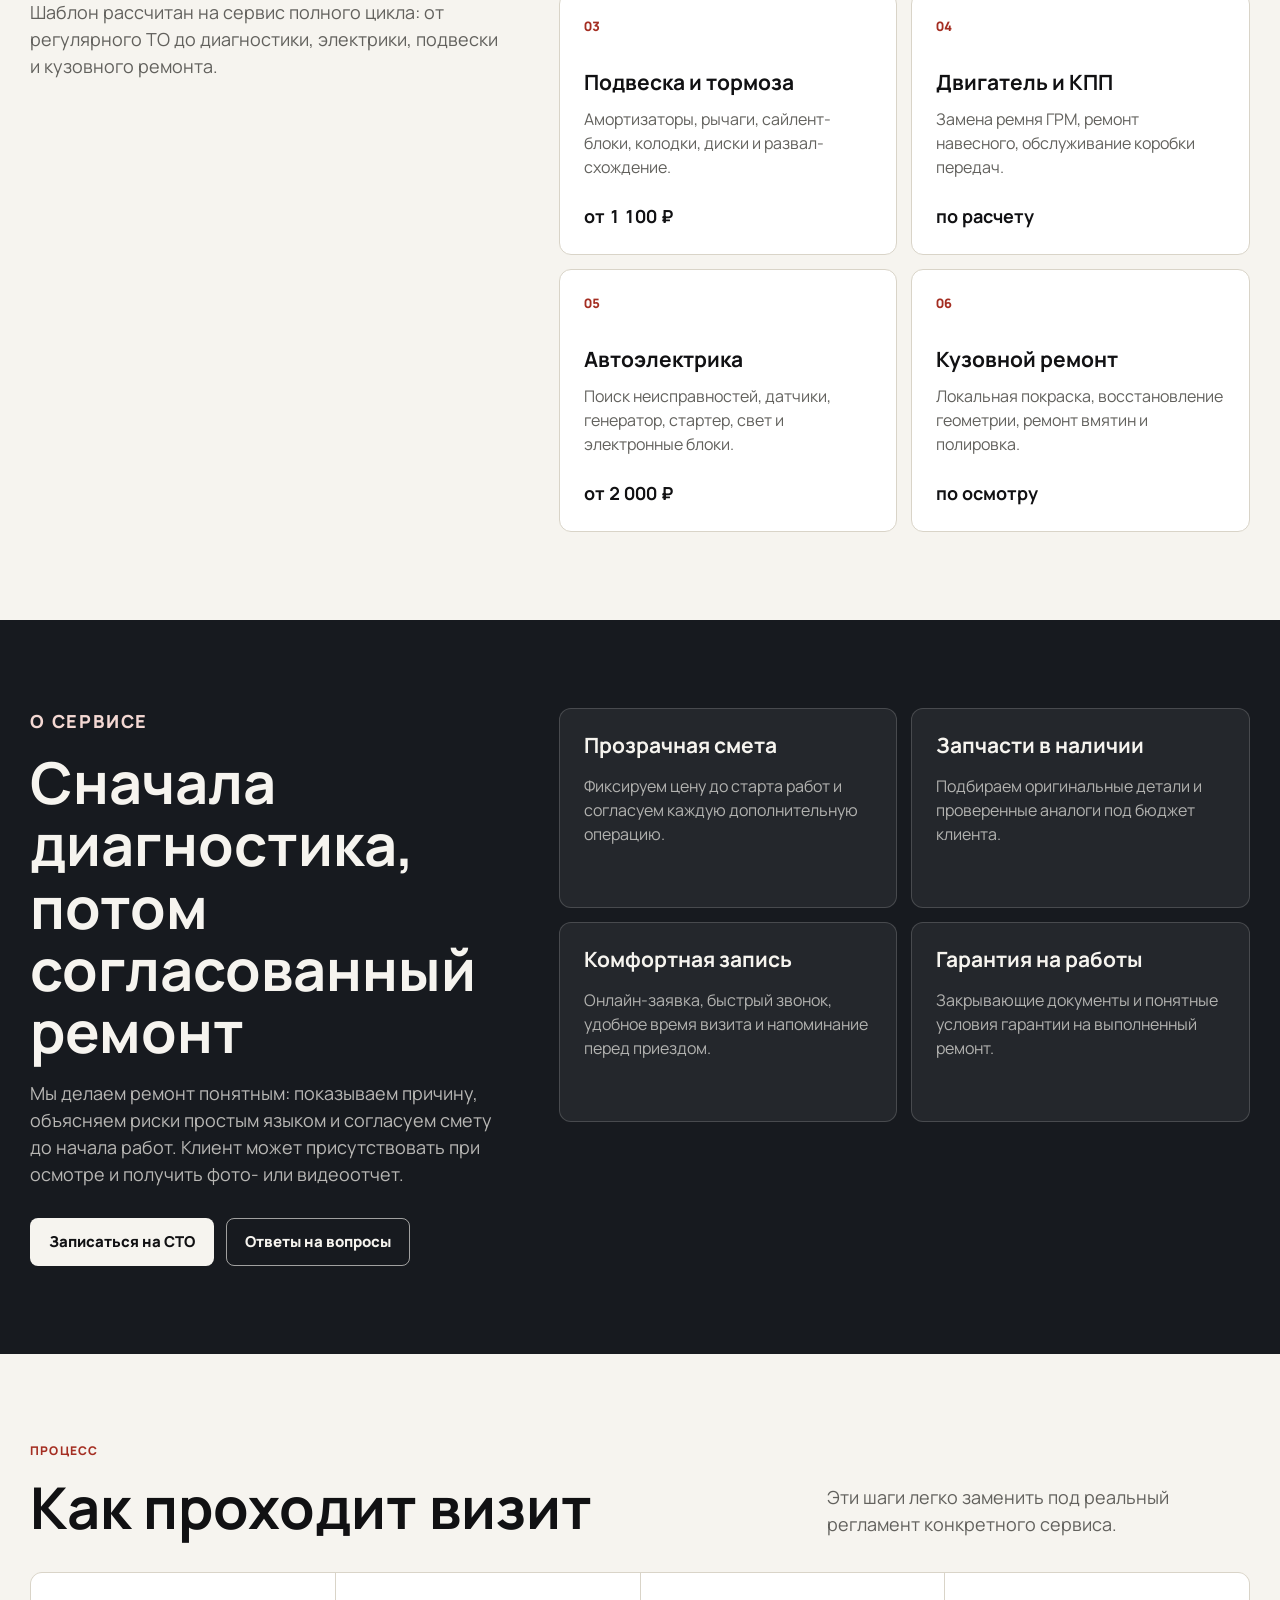
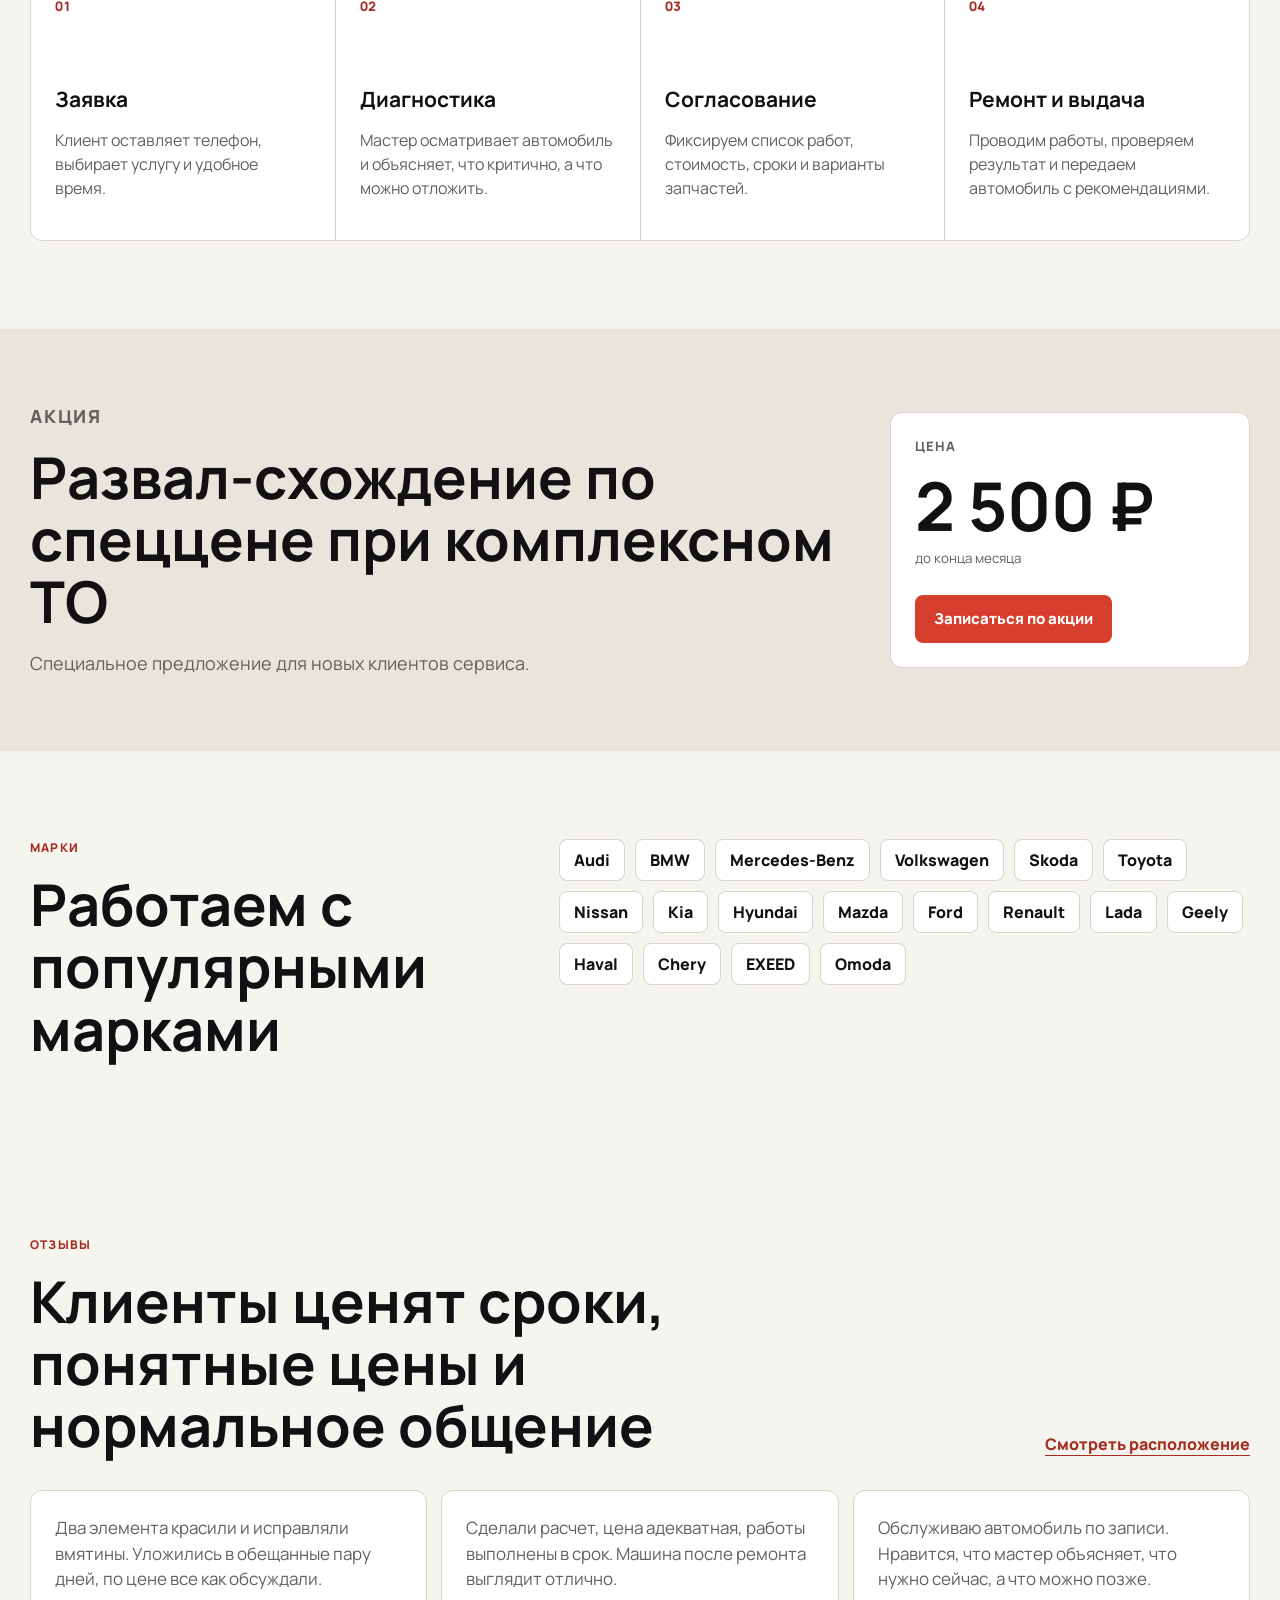
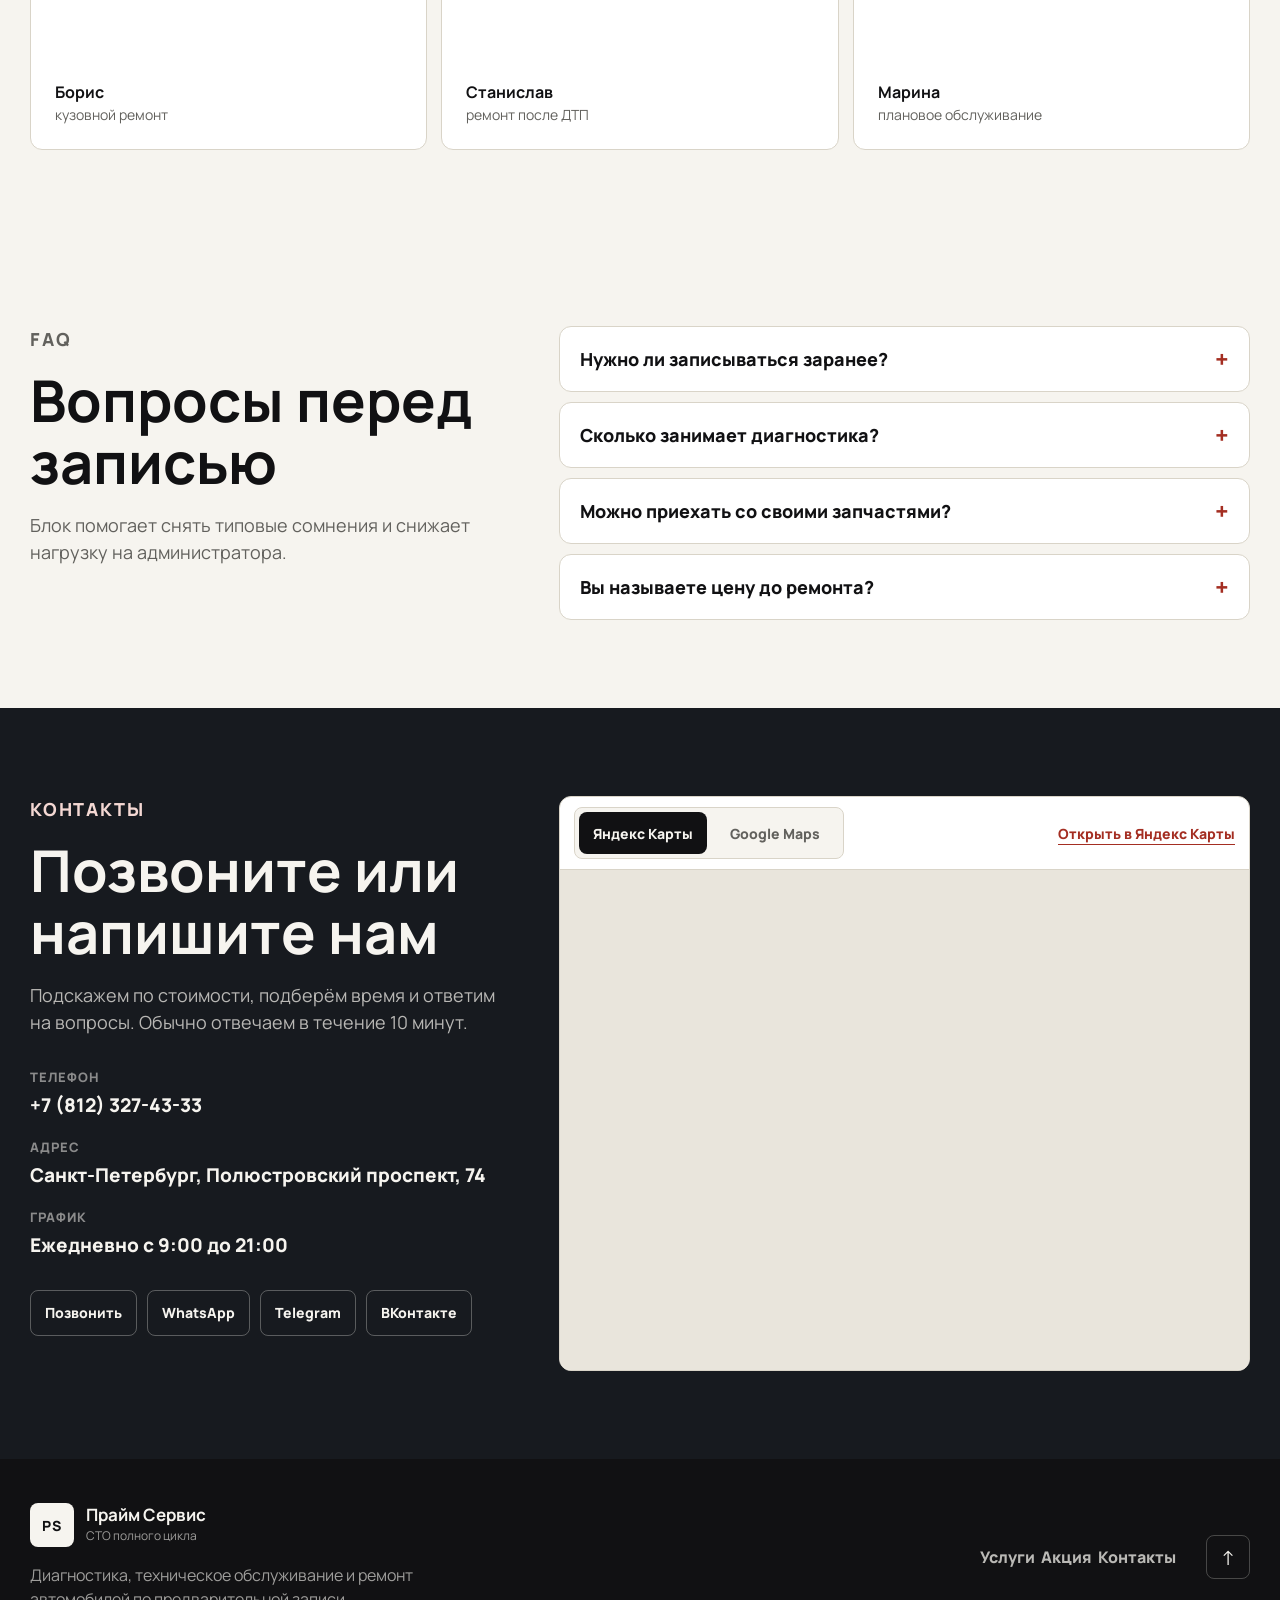
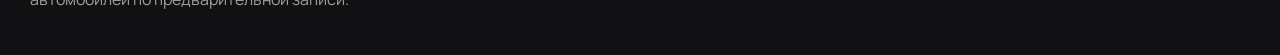
==== commit 479de1f0: "Add multi-client auto service demos" ====
--- a/templates/auto-service/index.html
+++ b/templates/auto-service/index.html
@@ -25,9 +25,10 @@
   <link rel="preconnect" href="https://fonts.gstatic.com" crossorigin>
   <link href="https://fonts.googleapis.com/css2?family=Cormorant+Garamond:wght@500;600&family=IBM+Plex+Mono:wght@400;500;600&family=IBM+Plex+Sans:wght@400;500;600;700&family=Manrope:wght@400;500;600;700;800&family=Oswald:wght@500;600;700&display=swap" rel="stylesheet">
   <script src="./config.js"></script>
-  <link rel="stylesheet" href="./styles.css?v=5" />
-  <script src="./variant.js?v=2"></script>
-  <script src="./app.js?v=5" defer></script>
+  <script src="./client-loader.js?v=1"></script>
+  <link rel="stylesheet" href="./styles.css?v=6" />
+  <script src="./variant.js?v=3"></script>
+  <script src="./app.js?v=6" defer></script>
   <script id="structured-data" type="application/ld+json"></script>
 </head>
 <body>
--- a/templates/auto-service/styles.css
+++ b/templates/auto-service/styles.css
@@ -37,7 +37,7 @@
   overflow-x: hidden;
 }
 
-html[data-variant-loading="true"] body {
+html[data-template-loading="true"] body {
   opacity: 0;
 }
 
